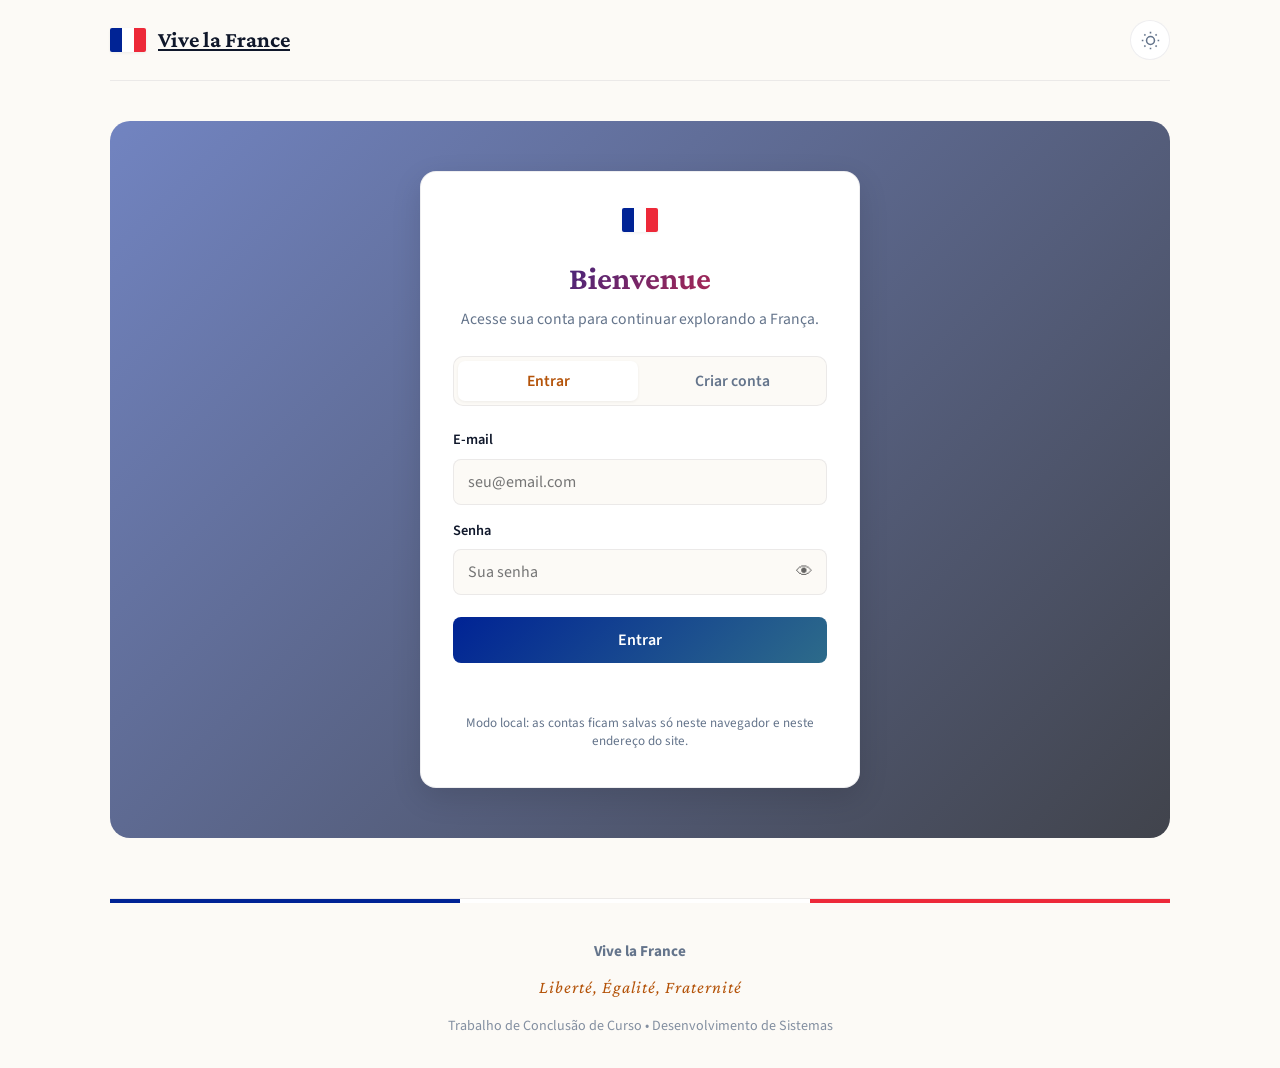
==== index.html @ 3241c5a3 "Subida de arquivos iniciais" ====
<!DOCTYPE html>
<html lang="pt-BR">
<head>
    <meta charset="UTF-8">
    <meta http-equiv="X-UA-Compatible" content="IE=edge">
    <meta name="viewport" content="width=device-width, initial-scale=1.0">
    <title>Vive la France - Descubra a França</title>
    <link rel="preconnect" href="https://fonts.googleapis.com">
    <link rel="preconnect" href="https://fonts.gstatic.com" crossorigin>
    <link href="https://fonts.googleapis.com/css2?family=Crimson+Pro:wght@400;500;600;700&family=Source+Sans+3:wght@400;500;600&display=swap" rel="stylesheet">
    <!-- Trava de acesso: sem login, redireciona para a tela de entrada -->
    <script>
        (function () {
            var sessao = null;
            try { sessao = JSON.parse(localStorage.getItem('vlf-session')); } catch (e) {}
            if (!sessao || !sessao.email) { location.replace('login.html'); }
        })();
    </script>
    <link rel="stylesheet" href="index.css?v=5">
    <!-- Aplica o tema salvo (ou a preferência do sistema) antes da página renderizar, evitando "flash" -->
    <script>
        (function () {
            var saved = localStorage.getItem('vlf-theme');
            var theme = saved || (window.matchMedia('(prefers-color-scheme: dark)').matches ? 'dark' : 'light');
            document.documentElement.setAttribute('data-theme', theme);
        })();
    </script>
</head>
<body>
    <div class="container">
        <!-- Navegação -->
        <nav class="navbar">
            <a href="index.html" class="nav-brand">
                <svg class="flag-icon" viewBox="0 0 30 20" aria-hidden="true">
                    <rect width="10" height="20" fill="#002395"/>
                    <rect x="10" width="10" height="20" fill="#FFFFFF"/>
                    <rect x="20" width="10" height="20" fill="#ED2939"/>
                </svg>
                <span>Vive la France</span>
            </a>
            <div class="nav-right">
                <ul class="nav-menu">
                    <li><a href="index.html" class="ativo">Início</a></li>
                    <li><a href="#sobre">Sobre</a></li>
                    <li><a href="#historia">História</a></li>
                    <li><a href="#ferramentas">Ferramentas</a></li>
                    <li><a href="project.html">Cultura</a></li>
                    <li><a href="contact.html">Pontos Turísticos</a></li>
                    <li id="nav-auth"><a href="login.html">Entrar</a></li>
                </ul>
                <button id="theme-toggle" class="theme-toggle" type="button" aria-label="Alternar modo escuro">
                    <svg class="icon-sun" viewBox="0 0 24 24" fill="none" stroke="currentColor" stroke-width="2" aria-hidden="true">
                        <circle cx="12" cy="12" r="5"/>
                        <path d="M12 1v2M12 21v2M4.22 4.22l1.42 1.42M18.36 18.36l1.42 1.42M1 12h2M21 12h2M4.22 19.78l1.42-1.42M18.36 5.64l1.42-1.42"/>
                    </svg>
                    <svg class="icon-moon" viewBox="0 0 24 24" fill="none" stroke="currentColor" stroke-width="2" aria-hidden="true">
                        <path d="M21 12.79A9 9 0 1111.21 3 7 7 0 0021 12.79z"/>
                    </svg>
                </button>
            </div>
        </nav>

        <!-- Cabeçalho / Hero -->
        <header class="hero">
            <!-- Carrossel de imagens de fundo, alternando automaticamente -->
            <div class="hero-bg-carousel" aria-hidden="true">
                <div class="hero-bg-slide active" style="background-image: url('img/hero-eiffel.webp');"></div>
                <div class="hero-bg-slide" style="background-image: url('img/hero-lyon.webp');"></div>
            </div>
            <div class="hero-content">
                <h1>Vive la France</h1>
                <p class="hero-subtitle">Liberté, Égalité, Fraternité</p>
                <p class="hero-description">
                    Descubra a terra da arte, da gastronomia e da história que moldou o mundo moderno. 
                    Um país onde cada esquina conta uma história e cada tradição é uma obra de arte.
                </p>
            </div>
            <div class="hero-flag">
                <svg viewBox="0 0 300 200" aria-hidden="true">
                    <rect width="100" height="200" fill="#002395"/>
                    <rect x="100" width="100" height="200" fill="#FFFFFF"/>
                    <rect x="200" width="100" height="200" fill="#ED2939"/>
                </svg>
            </div>
        </header>

        <!-- Conteúdo Principal -->
        <main>
            <!-- Seção Sobre -->
            <section id="sobre" class="section">
                <h2 class="section-title">Sobre a França</h2>
                <div class="section-content">
                    <p>
                        A França é um país onde a história se entrelaça com a beleza em cada esquina. Dos brilhantes campos de lavanda da Provença às ruas de paralelepípedos de Paris, onde a Torre Eiffel brilha ao entardecer como um farol de luzes, respira-se cultura por toda parte.
                    </p>
                    <p>
                        Seus sabores — queijos, vinhos e pães que parecem obras de arte — contam histórias de tradições cuidadosamente preservadas ao longo dos séculos, fazendo com que cada visita seja como mergulhar em um poema vivo. Com mais de <strong>100 milhões de visitantes por ano</strong>, a França é o destino turístico mais visitado do mundo.
                    </p>
                    
                    <div class="info-cards">
                        <div class="info-card">
                            <h3>Capital</h3>
                            <p>Paris</p>
                        </div>
                        <div class="info-card">
                            <h3>População</h3>
                            <p>~67 milhões</p>
                        </div>
                        <div class="info-card">
                            <h3>Idioma</h3>
                            <p>Francês</p>
                        </div>
                        <div class="info-card">
                            <h3>Moeda</h3>
                            <p>Euro (€)</p>
                        </div>
                    </div>

                    <div class="destaques-grid" style="margin-top: 40px;">
                        <div class="destaque-item">
                            <div class="destaque-numero">1º</div>
                            <h4>Destino mais visitado</h4>
                            <p>País mais turístico do mundo, recebendo mais de 100 milhões de visitantes anualmente.</p>
                        </div>
                        <div class="destaque-item">
                            <div class="destaque-numero">49</div>
                            <h4>Sítios UNESCO</h4>
                            <p>Possui 49 patrimônios mundiais da humanidade, entre monumentos e paisagens.</p>
                        </div>
                        <div class="destaque-item">
                            <div class="destaque-numero">1.200</div>
                            <h4>Tipos de queijos</h4>
                            <p>O país possui mais de 1.200 variedades de queijos, cada um com sua história.</p>
                        </div>
                        <div class="destaque-item">
                            <div class="destaque-numero">5ª</div>
                            <h4>Economia mundial</h4>
                            <p>É a 5ª maior economia do mundo e uma potência cultural e política global.</p>
                        </div>
                    </div>
                </div>
            </section>

            <!-- Seção História -->
            <section id="historia" class="section section-alt">
                <h2 class="section-title">História</h2>
                <div class="section-content">
                    <p>
                        A história da França é uma jornada fascinante que moldou não apenas a Europa, mas todo o mundo ocidental. Desde os povos gauleses até a França moderna, conheça os marcos que definiram esta nação:
                    </p>
                    
                    <div class="timeline">
                        <div class="timeline-item">
                            <div class="timeline-ano">52 a.C.</div>
                            <div class="timeline-titulo">Conquista Romana</div>
                            <div class="timeline-desc">Júlio César conquista a Gália, integrando o território ao Império Romano e introduzindo a cultura latina.</div>
                        </div>
                        <div class="timeline-item">
                            <div class="timeline-ano">481 d.C.</div>
                            <div class="timeline-titulo">Reino dos Francos</div>
                            <div class="timeline-desc">Clóvis I unifica as tribos francas e funda a dinastia Merovíngia, dando origem ao nome "França".</div>
                        </div>
                        <div class="timeline-item">
                            <div class="timeline-ano">800</div>
                            <div class="timeline-titulo">Carlos Magno</div>
                            <div class="timeline-desc">Carlos Magno é coroado Imperador do Sacro Império Romano-Germânico, unificando grande parte da Europa.</div>
                        </div>
                        <div class="timeline-item">
                            <div class="timeline-ano">1789</div>
                            <div class="timeline-titulo">Revolução Francesa</div>
                            <div class="timeline-desc">A queda da Bastilha marca o fim da monarquia absoluta e o nascimento dos ideais de Liberdade, Igualdade e Fraternidade.</div>
                        </div>
                        <div class="timeline-item">
                            <div class="timeline-ano">1804</div>
                            <div class="timeline-titulo">Era Napoleônica</div>
                            <div class="timeline-desc">Napoleão Bonaparte se torna imperador, expandindo o território francês e difundindo o Código Napoleônico pela Europa.</div>
                        </div>
                        <div class="timeline-item">
                            <div class="timeline-ano">1958</div>
                            <div class="timeline-titulo">V República</div>
                            <div class="timeline-desc">Charles de Gaulle funda a Quinta República, estabelecendo o sistema político que vigora até hoje na França.</div>
                        </div>
                    </div>
                </div>
            </section>

            <!-- Seção Ferramentas de Viagem (Clima + Conversor) -->
            <section id="ferramentas" class="section">
                <h2 class="section-title">Ferramentas de Viagem</h2>
                <div class="section-content">
                    <p>
                        Confira o clima em tempo real nas principais cidades francesas e converta valores de euros para reais para planejar sua viagem.
                    </p>
                    <div class="tools-grid">
                        <div class="tool-card">
                            <h3>Clima Agora</h3>
                            <select id="cidade-select">
                                <option value="paris">Paris</option>
                                <option value="nice">Nice</option>
                                <option value="lyon">Lyon</option>
                                <option value="estrasburgo">Estrasburgo</option>
                            </select>
                            <div id="clima-resultado" class="clima-resultado">
                                <p class="loading-text">Carregando clima...</p>
                            </div>
                        </div>
                        <div class="tool-card">
                            <h3>Conversor de Moeda</h3>
                            <select id="conversor-direcao">
                                <option value="EUR_BRL">Euro (€) → Real (R$)</option>
                                <option value="BRL_EUR">Real (R$) → Euro (€)</option>
                            </select>
                            <div class="conversor-input-wrapper">
                                <input type="number" id="valor-euro" placeholder="Valor em €" min="0" step="0.01">
                                <button id="converter-btn">Converter</button>
                            </div>
                            <div id="conversor-resultado" class="conversor-resultado"></div>
                        </div>
                    </div>
                </div>
            </section>

            <!-- Seção Cultura (resumo com link para página completa) -->
            <section id="cultura" class="section section-alt">
                <h2 class="section-title">Cultura Francesa</h2>
                <div class="section-content">
                    <p>
                        A cultura da França é uma das mais influentes e reconhecidas do mundo, tecida ao longo de séculos de história, entrelaçando tradição, arte, pensamento e modo de viver. A França é frequentemente chamada de "país da arte e da beleza", e não à toa.
                    </p>
                    <div class="culture-grid">
                        <div class="culture-item">
                            <div class="culture-item-image" style="background-image: url('https://commons.wikimedia.org/wiki/Special:FilePath/Claude%20Monet%2C%20Impression%2C%20soleil%20levant.jpg?width=500');"></div>
                            <svg class="culture-icon" viewBox="0 0 24 24" fill="none" stroke="currentColor" stroke-width="2" aria-hidden="true">
                                <path d="M4 16l4.586-4.586a2 2 0 012.828 0L16 16m-2-2l1.586-1.586a2 2 0 012.828 0L20 14m-6-6h.01M6 20h12a2 2 0 002-2V6a2 2 0 00-2-2H6a2 2 0 00-2 2v12a2 2 0 002 2z"/>
                            </svg>
                            <h3>Arte</h3>
                            <p>Abrigou grandes nomes como Monet, Renoir, Picasso e Rodin, revolucionando a arte mundial.</p>
                        </div>
                        <div class="culture-item">
                            <svg class="culture-icon" viewBox="0 0 24 24" fill="none" stroke="currentColor" stroke-width="2" aria-hidden="true">
                                <path d="M12 6.253v13m0-13C10.832 5.477 9.246 5 7.5 5S4.168 5.477 3 6.253v13C4.168 18.477 5.754 18 7.5 18s3.332.477 4.5 1.253m0-13C13.168 5.477 14.754 5 16.5 5c1.747 0 3.332.477 4.5 1.253v13C19.832 18.477 18.247 18 16.5 18c-1.746 0-3.332.477-4.5 1.253"/>
                            </svg>
                            <h3>Literatura</h3>
                            <p>Escritores como Victor Hugo, Marcel Proust e Albert Camus moldaram o pensamento moderno.</p>
                        </div>
                        <div class="culture-item">
                            <div class="culture-item-image" style="background-image: url('img/vinhos.jpg');"></div>
                            <svg class="culture-icon" viewBox="0 0 24 24" fill="none" stroke="currentColor" stroke-width="2" aria-hidden="true">
                                <path d="M12 8c-1.657 0-3 .895-3 2s1.343 2 3 2 3 .895 3 2-1.343 2-3 2m0-8c1.11 0 2.08.402 2.599 1M12 8V7m0 1v8m0 0v1m0-1c-1.11 0-2.08-.402-2.599-1M21 12a9 9 0 11-18 0 9 9 0 0118 0z"/>
                            </svg>
                            <h3>Gastronomia</h3>
                            <p>Queijos, vinhos, croissants e haute cuisine são patrimônios reconhecidos pela UNESCO.</p>
                        </div>
                        <div class="culture-item">
                            <svg class="culture-icon" viewBox="0 0 24 24" fill="none" stroke="currentColor" stroke-width="2" aria-hidden="true">
                                <path d="M7 4v16M17 4v16M3 8h4m10 0h4M3 12h18M3 16h4m10 0h4M4 20h16a1 1 0 001-1V5a1 1 0 00-1-1H4a1 1 0 00-1 1v14a1 1 0 001 1z"/>
                            </svg>
                            <h3>Moda</h3>
                            <p>Paris é considerada a capital mundial da moda, com marcas icônicas e desfiles de referência.</p>
                        </div>
                    </div>
                    <p style="margin-top: 30px; text-align: center;">
                        <a href="project.html" style="color: var(--accent); font-weight: 600; border-bottom: 2px solid var(--accent); padding-bottom: 2px;">
                            Explorar cultura francesa completa →
                        </a>
                    </p>
                </div>
            </section>

            <!-- Seção Pontos Turísticos (resumo com link para página completa) -->
            <section id="turismo" class="section section-alt">
                <h2 class="section-title">Pontos Turísticos</h2>
                <div class="section-content">
                    <p class="turismo-intro">
                        A França abriga alguns dos monumentos e locais mais reconhecidos do mundo. Conheça os principais:
                    </p>
                    <div class="turismo-cards">
                        <div class="turismo-card">
                            <div class="turismo-card-image" style="background-image: linear-gradient(135deg, rgba(0,35,149,.35), rgba(237,41,57,.3)), url('img/hero-eiffel.webp');"></div>
                            <div class="turismo-card-icon">
                                <svg viewBox="0 0 24 24" fill="none" stroke="currentColor" stroke-width="1.5" aria-hidden="true">
                                    <path d="M12 2L8 10h8L12 2zM8 10l-2 12h12l-2-12H8zM10 14h4v4h-4v-4z"/>
                                </svg>
                            </div>
                            <h3>Torre Eiffel</h3>
                            <p>O símbolo mais icônico de Paris e da França, com 330 metros de altura. Construída em 1889.</p>
                            <span class="turismo-local">Paris</span>
                        </div>
                        <div class="turismo-card">
                            <div class="turismo-card-image" style="background-image: linear-gradient(135deg, rgba(0,35,149,.35), rgba(237,41,57,.3)), url('https://commons.wikimedia.org/wiki/Special:FilePath/Louvre_Museum_Wikimedia_Commons.jpg?width=500');"></div>
                            <div class="turismo-card-icon">
                                <svg viewBox="0 0 24 24" fill="none" stroke="currentColor" stroke-width="1.5" aria-hidden="true">
                                    <path d="M4 19V5a2 2 0 012-2h12a2 2 0 012 2v14M4 19h16M4 19a2 2 0 002 2h12a2 2 0 002-2M8 7h8M8 11h8M8 15h5"/>
                                </svg>
                            </div>
                            <h3>Museu do Louvre</h3>
                            <p>O museu mais visitado do mundo, abrigando a Mona Lisa e milhares de obras-primas.</p>
                            <span class="turismo-local">Paris</span>
                        </div>
                        <div class="turismo-card">
                            <div class="turismo-card-image" style="background-image: linear-gradient(135deg, rgba(0,35,149,.35), rgba(237,41,57,.3)), url('https://commons.wikimedia.org/wiki/Special:FilePath/Versailles_Palace.jpg?width=500');"></div>
                            <div class="turismo-card-icon">
                                <svg viewBox="0 0 24 24" fill="none" stroke="currentColor" stroke-width="1.5" aria-hidden="true">
                                    <path d="M3 21h18M5 21V7l7-4 7 4v14M9 9h1M9 13h1M9 17h1M14 9h1M14 13h1M14 17h1"/>
                                </svg>
                            </div>
                            <h3>Palácio de Versalhes</h3>
                            <p>Símbolo da monarquia absoluta, com jardins deslumbrantes e a Sala dos Espelhos.</p>
                            <span class="turismo-local">Versalhes</span>
                        </div>
                    </div>
                    <p style="margin-top: 30px; text-align: center;">
                        <a href="contact.html" style="color: var(--accent2); font-weight: 600; border-bottom: 2px solid var(--accent2); padding-bottom: 2px;">
                            Ver todos os pontos turísticos →
                        </a>
                    </p>
                </div>
            </section>
        </main>

        <!-- Rodapé -->
        <footer class="footer">
            <div class="footer-content">
                <p><strong>Vive la France</strong></p>
                <p class="footer-motto">Liberté, Égalité, Fraternité</p>
                <p class="footer-tcc">Trabalho de Conclusão de Curso • Desenvolvimento de Sistemas</p>
            </div>
        </footer>
    </div>

    <script src="script.js?v=5"></script>
</body>
</html>
---- index.css ----
/* ============================================
   Vive la France - Estilos principais
   Arquétipo: Magazine / Showcase
   Categoria: History / Culture
   ============================================ */

/* Paleta de cores - History/Culture com toques da bandeira francesa */
:root {
    --bg: #fcfaf6;
    --card: #ffffff;
    --text: #0f172a;
    --muted: #64748b;
    --accent: #b45309;
    --accent-soft: rgba(180, 83, 9, 0.14);
    --accent2: #2d6b8a;
    --accent2-soft: rgba(45, 107, 138, 0.14);
    --border: rgba(15, 23, 42, 0.07);
    --france-blue: #002395;
    --france-blue-soft: rgba(0, 35, 149, 0.08);
    --france-red: #ED2939;
    --france-red-soft: rgba(237, 41, 57, 0.08);
    --shadow-sm: 0 1px 3px rgba(0, 0, 0, 0.06);
    --shadow-md: 0 4px 15px rgba(0, 0, 0, 0.08);
    --shadow-lg: 0 10px 30px rgba(0, 0, 0, 0.12);
    --navbar-bg: rgba(252, 250, 246, 0.95);
    color-scheme: light;
}

/* ============================================
   Modo escuro - via preferência do sistema (automático)
   ou escolha manual (atributo data-theme no <html>)
   ============================================ */
@media (prefers-color-scheme: dark) {
    :root:not([data-theme="light"]) {
        --bg: #12151b;
        --card: #1b1f27;
        --text: #f1f3f8;
        --muted: #9aa5b6;
        --accent: #e2984f;
        --accent-soft: rgba(226, 152, 79, 0.16);
        --accent2: #6fb3d8;
        --accent2-soft: rgba(111, 179, 216, 0.16);
        --border: rgba(255, 255, 255, 0.09);
        --france-blue: #6a8bef;
        --france-blue-soft: rgba(106, 139, 239, 0.14);
        --france-red: #ff6b7a;
        --france-red-soft: rgba(255, 107, 122, 0.14);
        --shadow-sm: 0 1px 3px rgba(0, 0, 0, 0.4);
        --shadow-md: 0 4px 18px rgba(0, 0, 0, 0.5);
        --shadow-lg: 0 12px 32px rgba(0, 0, 0, 0.6);
        --navbar-bg: rgba(18, 21, 27, 0.95);
        color-scheme: dark;
    }
}

:root[data-theme="dark"] {
    --bg: #12151b;
    --card: #1b1f27;
    --text: #f1f3f8;
    --muted: #9aa5b6;
    --accent: #e2984f;
    --accent-soft: rgba(226, 152, 79, 0.16);
    --accent2: #6fb3d8;
    --accent2-soft: rgba(111, 179, 216, 0.16);
    --border: rgba(255, 255, 255, 0.09);
    --france-blue: #6a8bef;
    --france-blue-soft: rgba(106, 139, 239, 0.14);
    --france-red: #ff6b7a;
    --france-red-soft: rgba(255, 107, 122, 0.14);
    --shadow-sm: 0 1px 3px rgba(0, 0, 0, 0.4);
    --shadow-md: 0 4px 18px rgba(0, 0, 0, 0.5);
    --shadow-lg: 0 12px 32px rgba(0, 0, 0, 0.6);
    --navbar-bg: rgba(18, 21, 27, 0.95);
    color-scheme: dark;
}

* {
    margin: 0;
    padding: 0;
    box-sizing: border-box;
}

html {
    scroll-behavior: smooth;
}

body {
    font-family: 'Source Sans 3', Arial, sans-serif;
    background-color: var(--bg);
    color: var(--text);
    line-height: 1.7;
    overflow-x: hidden;
    transition: background-color 0.4s ease, color 0.4s ease;
}

.container {
    max-width: 1100px;
    margin: 0 auto;
    padding: 0 20px;
}

/* ============================================
   Navegação
   ============================================ */
.navbar {
    display: flex;
    justify-content: space-between;
    align-items: center;
    padding: 20px 0;
    border-bottom: 1px solid var(--border);
    margin-bottom: 40px;
    position: sticky;
    top: 0;
    background-color: var(--navbar-bg);
    backdrop-filter: blur(10px);
    z-index: 100;
    transition: background-color 0.4s ease;
}

.nav-brand {
    display: flex;
    align-items: center;
    gap: 12px;
    font-family: 'Crimson Pro', serif;
    font-size: 1.4rem;
    font-weight: 700;
    color: var(--text);
    transition: transform 0.3s ease;
}

.nav-brand:hover {
    transform: scale(1.02);
}

.flag-icon {
    width: 36px;
    height: 24px;
    border-radius: 2px;
    box-shadow: var(--shadow-sm);
}

.nav-right {
    display: flex;
    align-items: center;
    gap: 28px;
    flex-wrap: wrap;
    justify-content: flex-end;
}

.nav-menu {
    display: flex;
    list-style: none;
    gap: 30px;
    flex-wrap: wrap;
}

.nav-menu a {
    text-decoration: none;
    color: var(--muted);
    font-weight: 500;
    transition: color 0.3s ease;
    position: relative;
    padding-bottom: 4px;
}

.nav-menu a:hover,
.nav-menu a.ativo {
    color: var(--accent);
}

.nav-menu a::after {
    content: '';
    position: absolute;
    bottom: -4px;
    left: 0;
    width: 0;
    height: 2px;
    background: linear-gradient(90deg, var(--france-blue), var(--france-red));
    transition: width 0.3s ease;
}

.nav-menu a:hover::after,
.nav-menu a.ativo::after {
    width: 100%;
}

/* Botão de alternância claro/escuro */
.theme-toggle {
    display: flex;
    align-items: center;
    justify-content: center;
    width: 40px;
    height: 40px;
    flex-shrink: 0;
    border-radius: 50%;
    border: 1px solid var(--border);
    background: var(--card);
    color: var(--muted);
    cursor: pointer;
    transition: color 0.3s ease, border-color 0.3s ease, transform 0.4s ease, background 0.3s ease;
}

.theme-toggle:hover {
    color: var(--accent);
    border-color: var(--accent);
    transform: rotate(15deg);
}

.theme-toggle svg {
    width: 19px;
    height: 19px;
}

.theme-toggle .icon-moon {
    display: none;
}

:root[data-theme="dark"] .theme-toggle .icon-sun {
    display: none;
}

:root[data-theme="dark"] .theme-toggle .icon-moon {
    display: block;
}

@media (prefers-color-scheme: dark) {
    :root:not([data-theme="light"]) .theme-toggle .icon-sun {
        display: none;
    }
    :root:not([data-theme="light"]) .theme-toggle .icon-moon {
        display: block;
    }
}

/* ============================================
   Hero / Cabeçalho
   ============================================ */
.hero {
    position: relative;
    display: grid;
    grid-template-columns: 1fr auto;
    gap: 40px;
    align-items: center;
    padding: 70px 40px;
    border-bottom: 1px solid var(--border);
    margin-bottom: 60px;
    border-radius: 20px;
    overflow: hidden;
    isolation: isolate;
}

/* Carrossel de imagens de fundo do hero */
.hero-bg-carousel {
    position: absolute;
    inset: 0;
    z-index: -2;
}

.hero-bg-slide {
    position: absolute;
    inset: 0;
    background-size: cover;
    background-position: center;
    opacity: 0;
    transition: opacity 2s ease;
}

.hero-bg-slide.active {
    opacity: 1;
}

.hero-bg-carousel::after {
    content: '';
    position: absolute;
    inset: 0;
    z-index: -1;
    background: linear-gradient(115deg, var(--bg) 0%, rgba(252, 250, 246, 0.86) 40%, rgba(252, 250, 246, 0.55) 100%);
    transition: background 0.4s ease;
}

:root[data-theme="dark"] .hero-bg-carousel::after {
    background: linear-gradient(115deg, var(--bg) 0%, rgba(18, 21, 27, 0.88) 40%, rgba(18, 21, 27, 0.6) 100%);
}

@media (prefers-color-scheme: dark) {
    :root:not([data-theme="light"]) .hero-bg-carousel::after {
        background: linear-gradient(115deg, var(--bg) 0%, rgba(18, 21, 27, 0.88) 40%, rgba(18, 21, 27, 0.6) 100%);
    }
}

.hero-content h1 {
    font-family: 'Crimson Pro', serif;
    font-size: 3.5rem;
    font-weight: 700;
    color: var(--text);
    margin-bottom: 10px;
    line-height: 1.1;
    background: linear-gradient(135deg, var(--france-blue), var(--france-red));
    -webkit-background-clip: text;
    -webkit-text-fill-color: transparent;
    background-clip: text;
}

.hero-subtitle {
    font-family: 'Crimson Pro', serif;
    font-size: 1.4rem;
    font-style: italic;
    color: var(--accent);
    margin-bottom: 20px;
}

.hero-description {
    font-size: 1.1rem;
    color: var(--muted);
    max-width: 500px;
}

.hero-flag svg {
    width: 280px;
    height: auto;
    border-radius: 6px;
    box-shadow: var(--shadow-lg);
    transition: transform 0.5s ease;
    animation: bandeiraOnda 4s ease-in-out infinite;
}

@keyframes bandeiraOnda {
    0%, 100% { transform: perspective(600px) rotateY(0deg); }
    50% { transform: perspective(600px) rotateY(5deg); }
}

/* ============================================
   Seções
   ============================================ */
.section {
    padding: 50px 0;
    scroll-margin-top: 80px;
}

.section-alt {
    background-color: var(--card);
    margin: 0 -20px;
    padding: 50px 20px;
    border-radius: 8px;
    box-shadow: var(--shadow-sm);
    transition: background-color 0.4s ease;
}

.section-title {
    font-family: 'Crimson Pro', serif;
    font-size: 2.2rem;
    font-weight: 700;
    color: var(--text);
    margin-bottom: 25px;
    padding-bottom: 12px;
    border-bottom: 3px solid transparent;
    border-image: linear-gradient(90deg, var(--france-blue), var(--france-red)) 1;
    display: inline-block;
}

.section-content p {
    margin-bottom: 16px;
    font-size: 1.05rem;
    color: var(--text);
}

.section-content strong {
    color: var(--accent);
}

/* ============================================
   Cards de informação
   ============================================ */
.info-cards {
    display: grid;
    grid-template-columns: repeat(auto-fit, minmax(180px, 1fr));
    gap: 16px;
    margin-top: 30px;
}

.info-card {
    background: var(--card);
    border: 1px solid var(--border);
    border-radius: 8px;
    padding: 20px;
    text-align: center;
    transition: transform 0.3s ease, box-shadow 0.3s ease, background-color 0.4s ease;
    border-top: 3px solid var(--accent);
    position: relative;
    overflow: hidden;
}

.info-card::before {
    content: '';
    position: absolute;
    top: 0;
    left: 0;
    width: 100%;
    height: 100%;
    background: linear-gradient(135deg, var(--france-blue-soft), var(--france-red-soft));
    opacity: 0;
    transition: opacity 0.3s ease;
}

.info-card:hover {
    transform: translateY(-5px);
    box-shadow: var(--shadow-md);
}

.info-card:hover::before {
    opacity: 1;
}

.info-card > * {
    position: relative;
    z-index: 1;
}

.info-card h3 {
    font-family: 'Crimson Pro', serif;
    font-size: 0.9rem;
    color: var(--muted);
    text-transform: uppercase;
    letter-spacing: 0.5px;
    margin-bottom: 8px;
}

.info-card p {
    font-size: 1.2rem;
    font-weight: 600;
    color: var(--text);
    margin: 0;
}

/* ============================================
   Timeline de História
   ============================================ */
.timeline {
    position: relative;
    margin-top: 30px;
    padding-left: 30px;
}

.timeline::before {
    content: '';
    position: absolute;
    left: 8px;
    top: 0;
    bottom: 0;
    width: 3px;
    background: linear-gradient(180deg, var(--france-blue), var(--france-red));
    border-radius: 2px;
}

.timeline-item {
    position: relative;
    padding-bottom: 30px;
    padding-left: 25px;
}

.timeline-item:last-child {
    padding-bottom: 0;
}

.timeline-item::before {
    content: '';
    position: absolute;
    left: -26px;
    top: 6px;
    width: 16px;
    height: 16px;
    background: var(--card);
    border: 3px solid var(--accent);
    border-radius: 50%;
    z-index: 1;
    transition: all 0.3s ease;
}

.timeline-item:hover::before {
    background: var(--accent);
    transform: scale(1.2);
}

.timeline-ano {
    font-family: 'Crimson Pro', serif;
    font-size: 1.3rem;
    font-weight: 700;
    color: var(--france-blue);
    margin-bottom: 4px;
}

.timeline-titulo {
    font-weight: 600;
    color: var(--text);
    margin-bottom: 6px;
    font-size: 1.05rem;
}

.timeline-desc {
    color: var(--muted);
    font-size: 0.98rem;
}

/* ============================================
   Grid de Cultura
   ============================================ */
.culture-grid {
    display: grid;
    grid-template-columns: repeat(auto-fit, minmax(240px, 1fr));
    gap: 24px;
    margin-top: 30px;
}

.culture-item {
    background: var(--card);
    border: 1px solid var(--border);
    border-radius: 10px;
    padding: 28px 24px;
    transition: transform 0.3s ease, box-shadow 0.3s ease, background-color 0.4s ease;
    position: relative;
    overflow: hidden;
}

.culture-item::after {
    content: '';
    position: absolute;
    top: 0;
    left: 0;
    width: 100%;
    height: 4px;
    background: linear-gradient(90deg, var(--france-blue), var(--france-red));
    transform: scaleX(0);
    transition: transform 0.4s ease;
    z-index: 2;
}

.culture-item:hover {
    transform: translateY(-6px);
    box-shadow: var(--shadow-md);
}

.culture-item:hover::after {
    transform: scaleX(1);
}

/* Imagem no topo do card de cultura (bleed até a borda) */
.culture-item-image {
    height: 150px;
    margin: -28px -24px 18px -24px;
    background-size: cover;
    background-position: center;
}

.culture-icon {
    width: 44px;
    height: 44px;
    color: var(--accent);
    margin-bottom: 16px;
    padding: 8px;
    background: var(--accent-soft);
    border-radius: 10px;
    transition: transform 0.3s ease;
}

.culture-item:hover .culture-icon {
    transform: rotate(5deg) scale(1.1);
}

.culture-item h3 {
    font-family: 'Crimson Pro', serif;
    font-size: 1.3rem;
    color: var(--text);
    margin-bottom: 10px;
}

.culture-item p {
    color: var(--muted);
    font-size: 0.98rem;
    margin: 0;
}

/* ============================================
   Cards de Turismo
   ============================================ */
.turismo-intro {
    margin-bottom: 30px;
    font-size: 1.1rem;
}

.turismo-cards {
    display: grid;
    grid-template-columns: repeat(auto-fit, minmax(280px, 1fr));
    gap: 24px;
}

.turismo-card {
    background: var(--bg);
    border: 1px solid var(--border);
    border-radius: 12px;
    padding: 28px;
    transition: transform 0.3s ease, box-shadow 0.3s ease, background-color 0.4s ease;
    border-left: 4px solid var(--accent2);
    position: relative;
    overflow: hidden;
}

.turismo-card:hover {
    transform: translateY(-6px);
    box-shadow: var(--shadow-md);
    border-left-color: var(--france-red);
}

/* Imagem no topo do card de turismo (bleed até a borda) */
.turismo-card-image {
    height: 170px;
    margin: -28px -28px 20px -28px;
    background-size: cover;
    background-position: center;
}

.turismo-card-icon {
    width: 56px;
    height: 56px;
    background: var(--accent2-soft);
    border-radius: 12px;
    display: flex;
    align-items: center;
    justify-content: center;
    margin-bottom: 18px;
    color: var(--accent2);
    transition: all 0.3s ease;
}

.turismo-card:hover .turismo-card-icon {
    background: var(--france-red-soft);
    color: var(--france-red);
    transform: scale(1.1);
}

.turismo-card-icon svg {
    width: 28px;
    height: 28px;
}

.turismo-card h3 {
    font-family: 'Crimson Pro', serif;
    font-size: 1.4rem;
    color: var(--text);
    margin-bottom: 12px;
}

.turismo-card p {
    color: var(--muted);
    font-size: 0.98rem;
    margin: 0;
    line-height: 1.6;
}

.turismo-local {
    display: inline-block;
    margin-top: 14px;
    padding: 4px 12px;
    background: var(--france-blue-soft);
    color: var(--france-blue);
    border-radius: 20px;
    font-size: 0.85rem;
    font-weight: 600;
}

/* ============================================
   Destaques / Curiosidades
   ============================================ */
.destaques-grid {
    display: grid;
    grid-template-columns: repeat(auto-fit, minmax(250px, 1fr));
    gap: 20px;
    margin-top: 30px;
}

.destaque-item {
    background: linear-gradient(135deg, var(--card), var(--bg));
    border: 1px solid var(--border);
    border-radius: 12px;
    padding: 24px;
    transition: all 0.3s ease;
}

.destaque-item:hover {
    box-shadow: var(--shadow-md);
    transform: translateX(5px);
}

.destaque-numero {
    font-family: 'Crimson Pro', serif;
    font-size: 2.5rem;
    font-weight: 700;
    background: linear-gradient(135deg, var(--france-blue), var(--france-red));
    -webkit-background-clip: text;
    -webkit-text-fill-color: transparent;
    background-clip: text;
    line-height: 1;
    margin-bottom: 10px;
}

.destaque-item h4 {
    font-family: 'Crimson Pro', serif;
    font-size: 1.15rem;
    color: var(--text);
    margin-bottom: 8px;
}

.destaque-item p {
    color: var(--muted);
    font-size: 0.95rem;
    margin: 0;
}

/* ============================================
   Ferramentas de Viagem (Clima + Conversor)
   ============================================ */
.tools-grid {
    display: grid;
    grid-template-columns: repeat(auto-fit, minmax(280px, 1fr));
    gap: 24px;
    margin-top: 30px;
}

.tool-card {
    background: var(--card);
    border: 1px solid var(--border);
    border-radius: 12px;
    padding: 28px;
    box-shadow: var(--shadow-sm);
    transition: background-color 0.4s ease;
}

.tool-card h3 {
    font-family: 'Crimson Pro', serif;
    font-size: 1.3rem;
    margin-bottom: 18px;
    color: var(--text);
}

.tool-card select,
.tool-card input {
    width: 100%;
    padding: 10px 14px;
    border: 1px solid var(--border);
    border-radius: 8px;
    font-family: 'Source Sans 3', sans-serif;
    font-size: 1rem;
    background: var(--bg);
    color: var(--text);
}

#conversor-direcao {
    margin-bottom: 14px;
}

.conversor-input-wrapper {
    display: flex;
    gap: 10px;
}

.conversor-input-wrapper input {
    flex: 1;
}

.tool-card button {
    padding: 10px 20px;
    background: var(--accent);
    color: #fff;
    border: none;
    border-radius: 8px;
    font-weight: 600;
    cursor: pointer;
    transition: background 0.3s ease;
}

.tool-card button:hover {
    background: var(--france-blue);
}

.clima-resultado,
.conversor-resultado {
    margin-top: 18px;
    min-height: 40px;
}

.clima-info {
    display: flex;
    align-items: center;
    gap: 16px;
}

.clima-icone {
    font-size: 2.5rem;
}

.clima-temp {
    font-size: 1.6rem;
    font-weight: 700;
    color: var(--text);
}

.clima-desc {
    color: var(--muted);
    font-size: 0.95rem;
}

.clima-vento {
    color: var(--muted);
    font-size: 0.85rem;
}

.conversor-valor {
    font-size: 1.2rem;
    color: var(--text);
}

.conversor-data {
    color: var(--muted);
    font-size: 0.85rem;
    margin-top: 4px;
}

.loading-text,
.erro-text {
    color: var(--muted);
    font-size: 0.95rem;
}

.erro-text {
    color: var(--france-red);
}

/* ============================================
   Páginas internas - Navegação entre páginas
   ============================================ */
.page-header {
    position: relative;
    text-align: center;
    padding: 60px 30px 60px;
    border-bottom: 1px solid var(--border);
    margin-bottom: 50px;
    border-radius: 20px;
    overflow: hidden;
    isolation: isolate;
}

.page-header-bg {
    position: absolute;
    inset: 0;
    z-index: -2;
    background-size: cover;
    background-position: center;
}

.page-header-bg::after {
    content: '';
    position: absolute;
    inset: 0;
    background: linear-gradient(180deg, rgba(252, 250, 246, 0.88) 0%, var(--bg) 92%);
}

:root[data-theme="dark"] .page-header-bg::after {
    background: linear-gradient(180deg, rgba(18, 21, 27, 0.88) 0%, var(--bg) 92%);
}

@media (prefers-color-scheme: dark) {
    :root:not([data-theme="light"]) .page-header-bg::after {
        background: linear-gradient(180deg, rgba(18, 21, 27, 0.88) 0%, var(--bg) 92%);
    }
}

.page-header h1 {
    font-family: 'Crimson Pro', serif;
    font-size: 2.8rem;
    font-weight: 700;
    margin-bottom: 12px;
    background: linear-gradient(135deg, var(--france-blue), var(--france-red));
    -webkit-background-clip: text;
    -webkit-text-fill-color: transparent;
    background-clip: text;
}

.page-header p {
    font-size: 1.15rem;
    color: var(--muted);
    max-width: 600px;
    margin: 0 auto;
}

.voltar-btn {
    display: inline-flex;
    align-items: center;
    gap: 8px;
    padding: 10px 20px;
    background: var(--card);
    border: 1px solid var(--border);
    border-radius: 8px;
    color: var(--muted);
    text-decoration: none;
    font-weight: 500;
    transition: all 0.3s ease;
    margin-bottom: 20px;
}

.voltar-btn:hover {
    background: var(--accent-soft);
    color: var(--accent);
    border-color: var(--accent);
    transform: translateX(-3px);
}

.voltar-btn svg {
    width: 18px;
    height: 18px;
}

/* ============================================
   Rodapé
   ============================================ */
.footer {
    margin-top: 60px;
    padding: 40px 0 30px;
    border-top: 1px solid var(--border);
    text-align: center;
    position: relative;
}

.footer::before {
    content: '';
    position: absolute;
    top: 0;
    left: 0;
    width: 100%;
    height: 4px;
    background: linear-gradient(90deg, var(--france-blue), var(--france-blue) 33%, var(--card) 33%, var(--card) 66%, var(--france-red) 66%, var(--france-red) 100%);
}

.footer-content p {
    color: var(--muted);
    font-size: 0.95rem;
}

.footer-motto {
    font-family: 'Crimson Pro', serif;
    font-style: italic;
    color: var(--accent) !important;
    margin-top: 8px;
    font-size: 1.1rem !important;
    letter-spacing: 1px;
}

.footer-tcc {
    margin-top: 12px;
    font-size: 0.88rem !important;
    opacity: 0.8;
}

/* ============================================
   Animações de entrada
   ============================================ */
@keyframes fadeInUp {
    from {
        opacity: 0;
        transform: translateY(25px);
    }
    to {
        opacity: 1;
        transform: translateY(0);
    }
}

.section,
.hero,
.navbar,
.footer {
    animation: fadeInUp 0.7s ease forwards;
}

.timeline-item,
.culture-item,
.turismo-card,
.info-card,
.destaque-item {
    animation: fadeInUp 0.6s ease forwards;
    opacity: 0;
}

.timeline-item:nth-child(1) { animation-delay: 0.1s; }
.timeline-item:nth-child(2) { animation-delay: 0.2s; }
.timeline-item:nth-child(3) { animation-delay: 0.3s; }
.timeline-item:nth-child(4) { animation-delay: 0.4s; }
.timeline-item:nth-child(5) { animation-delay: 0.5s; }

.culture-item:nth-child(1),
.turismo-card:nth-child(1),
.info-card:nth-child(1),
.destaque-item:nth-child(1) { animation-delay: 0.1s; }
.culture-item:nth-child(2),
.turismo-card:nth-child(2),
.info-card:nth-child(2),
.destaque-item:nth-child(2) { animation-delay: 0.2s; }
.culture-item:nth-child(3),
.turismo-card:nth-child(3),
.info-card:nth-child(3),
.destaque-item:nth-child(3) { animation-delay: 0.3s; }
.culture-item:nth-child(4),
.turismo-card:nth-child(4),
.info-card:nth-child(4),
.destaque-item:nth-child(4) { animation-delay: 0.4s; }
.turismo-card:nth-child(5),
.destaque-item:nth-child(5) { animation-delay: 0.5s; }
.turismo-card:nth-child(6),
.destaque-item:nth-child(6) { animation-delay: 0.6s; }

/* ============================================
   Responsividade
   ============================================ */
@media (max-width: 768px) {
    .navbar {
        flex-direction: column;
        gap: 16px;
        padding: 15px 0;
    }

    .nav-right {
        justify-content: center;
    }

    .nav-menu {
        gap: 20px;
        flex-wrap: wrap;
        justify-content: center;
    }

    .hero {
        grid-template-columns: 1fr;
        text-align: center;
        gap: 30px;
        padding: 50px 24px;
    }

    .hero-content h1 {
        font-size: 2.5rem;
    }

    .hero-description {
        margin: 0 auto;
    }

    .hero-flag {
        display: flex;
        justify-content: center;
    }

    .hero-flag svg {
        width: 220px;
    }

    .section-title {
        font-size: 1.8rem;
    }

    .info-cards {
        grid-template-columns: repeat(2, 1fr);
    }

    .page-header h1 {
        font-size: 2.2rem;
    }

    .timeline {
        padding-left: 20px;
    }

    .conversor-input-wrapper {
        flex-direction: column;
    }
}

@media (max-width: 480px) {
    .hero-content h1 {
        font-size: 2rem;
    }

    .hero-subtitle {
        font-size: 1.15rem;
    }

    .info-cards {
        grid-template-columns: 1fr;
    }

    .culture-grid,
    .turismo-cards,
    .destaques-grid,
    .tools-grid {
        grid-template-columns: 1fr;
    }

    .section-title {
        font-size: 1.6rem;
    }

    .page-header h1 {
        font-size: 1.9rem;
    }

    .nav-menu {
        gap: 15px;
        font-size: 0.95rem;
    }
}

/* Respeita usuários que preferem menos movimento */
@media (prefers-reduced-motion: reduce) {
    *, *::before, *::after {
        animation-duration: 0.01ms !important;
        animation-iteration-count: 1 !important;
        transition-duration: 0.01ms !important;
        scroll-behavior: auto !important;
    }
}

/* ============================================
   Tela de login / cadastro
   ============================================ */
.login-wrapper {
    position: relative;
    display: flex;
    align-items: center;
    justify-content: center;
    min-height: 620px;
    padding: 50px 20px;
    border-radius: 20px;
    overflow: hidden;
    background-size: cover;
    background-position: center;
    isolation: isolate;
}

.login-overlay {
    position: absolute;
    inset: 0;
    z-index: -1;
    background: linear-gradient(135deg, rgba(0, 35, 149, 0.55), rgba(12, 16, 28, 0.78));
}

.login-card {
    width: 100%;
    max-width: 440px;
    background: var(--card);
    border: 1px solid var(--border);
    border-radius: 16px;
    padding: 36px 32px;
    box-shadow: var(--shadow-lg);
    transition: background-color 0.4s ease;
}

.login-brand {
    text-align: center;
    margin-bottom: 24px;
}

.login-brand .flag-icon {
    margin-bottom: 10px;
}

.login-brand h1 {
    font-family: 'Crimson Pro', serif;
    font-size: 2rem;
    background: linear-gradient(135deg, var(--france-blue), var(--france-red));
    -webkit-background-clip: text;
    -webkit-text-fill-color: transparent;
    background-clip: text;
}

.login-brand p {
    color: var(--muted);
    font-size: 0.98rem;
}

.login-tabs {
    display: grid;
    grid-template-columns: 1fr 1fr;
    gap: 4px;
    padding: 4px;
    background: var(--bg);
    border: 1px solid var(--border);
    border-radius: 10px;
    margin-bottom: 22px;
}

.login-tab {
    padding: 9px 10px;
    border: none;
    border-radius: 7px;
    background: transparent;
    color: var(--muted);
    font-family: inherit;
    font-size: 0.98rem;
    font-weight: 600;
    cursor: pointer;
    transition: all 0.3s ease;
}

.login-tab.active {
    background: var(--card);
    color: var(--accent);
    box-shadow: var(--shadow-sm);
}

.login-form[hidden],
.login-logged[hidden],
#login-forms[hidden] {
    display: none;
}

.login-form label {
    display: block;
    margin: 14px 0 6px;
    font-size: 0.9rem;
    font-weight: 600;
    color: var(--text);
}

.login-form input {
    width: 100%;
    padding: 11px 14px;
    border: 1px solid var(--border);
    border-radius: 8px;
    font-family: inherit;
    font-size: 1rem;
    background: var(--bg);
    color: var(--text);
    transition: border-color 0.3s ease, box-shadow 0.3s ease;
}

.login-form input:focus {
    outline: none;
    border-color: var(--accent);
    box-shadow: 0 0 0 3px var(--accent-soft);
}

.senha-wrapper {
    position: relative;
}

.senha-wrapper input {
    padding-right: 46px;
}

.senha-toggle {
    position: absolute;
    right: 6px;
    top: 50%;
    transform: translateY(-50%);
    width: 34px;
    height: 34px;
    border: none;
    border-radius: 6px;
    background: transparent;
    cursor: pointer;
    font-size: 1.05rem;
    opacity: 0.6;
    transition: opacity 0.3s ease;
}

.senha-toggle:hover {
    opacity: 1;
}

.login-btn {
    display: block;
    width: 100%;
    margin-top: 22px;
    padding: 12px 20px;
    border: none;
    border-radius: 8px;
    background: linear-gradient(135deg, var(--france-blue), var(--accent2));
    color: #fff;
    font-family: inherit;
    font-size: 1rem;
    font-weight: 600;
    text-align: center;
    text-decoration: none;
    cursor: pointer;
    transition: transform 0.3s ease, box-shadow 0.3s ease;
}

.login-btn:hover {
    transform: translateY(-2px);
    box-shadow: var(--shadow-md);
}

.login-btn-outline {
    background: transparent;
    color: var(--muted);
    border: 1px solid var(--border);
    margin-top: 12px;
}

.login-btn-outline:hover {
    color: var(--france-red);
    border-color: var(--france-red);
    box-shadow: none;
}

.login-logged {
    text-align: center;
}

.login-logged p {
    color: var(--text);
}

.login-msg {
    min-height: 1.4em;
    margin-top: 14px;
    font-size: 0.93rem;
    text-align: center;
    color: var(--france-red);
}

.login-msg.ok {
    color: #2e8b57;
}

@media (max-width: 480px) {
    .login-card {
        padding: 28px 20px;
    }
}

/* ============================================
   Clima: previsão de 7 dias
   ============================================ */
.tool-card-wide {
    grid-column: 1 / -1;
}

#cidade-select,
#conversor-direcao,
.conversor-input-wrapper {
    max-width: 520px;
}

.previsao-titulo {
    font-family: 'Crimson Pro', serif;
    font-size: 1.15rem;
    color: var(--text);
    margin-top: 24px;
}

.previsao-grid {
    display: grid;
    grid-template-columns: repeat(auto-fit, minmax(96px, 1fr));
    gap: 10px;
    margin-top: 12px;
}

.previsao-dia {
    display: flex;
    flex-direction: column;
    align-items: center;
    gap: 2px;
    padding: 12px 6px;
    background: var(--bg);
    border: 1px solid var(--border);
    border-radius: 10px;
    text-align: center;
    transition: transform 0.3s ease, box-shadow 0.3s ease, background-color 0.4s ease;
}

.previsao-dia:hover {
    transform: translateY(-3px);
    box-shadow: var(--shadow-sm);
}

.previsao-dia:first-child {
    border-color: var(--accent);
    background: var(--accent-soft);
}

.previsao-nome {
    font-weight: 600;
    color: var(--text);
    font-size: 0.95rem;
}

.previsao-data {
    font-size: 0.78rem;
    color: var(--muted);
}

.previsao-icone {
    font-size: 1.9rem;
    line-height: 1.4;
}

.previsao-temp {
    font-size: 0.95rem;
    color: var(--text);
}

.previsao-temp span {
    color: var(--muted);
}

.previsao-chuva {
    font-size: 0.8rem;
    color: var(--accent2);
}

.btn-retry {
    margin-top: 10px;
}

.login-nota {
    margin-top: 16px;
    font-size: 0.82rem;
    line-height: 1.4;
    text-align: center;
    color: var(--muted);
}

/* Clima atual: garante que o estilo não seja sobrescrito por ".section-content p" */
.tool-card .clima-info {
    gap: 18px;
    margin-top: 6px;
}

.tool-card .clima-info p,
.tool-card .conversor-valor,
.tool-card .conversor-data {
    margin: 0;
}

.tool-card .clima-temp {
    font-size: 2.2rem;
    font-weight: 700;
    line-height: 1.1;
    color: var(--text);
}

.tool-card .clima-desc {
    font-size: 1.05rem;
    color: var(--text);
    margin-top: 2px;
}

.tool-card .clima-vento {
    font-size: 0.9rem;
    color: var(--muted);
    margin-top: 4px;
}

.tool-card .conversor-valor {
    font-size: 1.25rem;
    color: var(--text);
}

.tool-card .conversor-data {
    font-size: 0.85rem;
    color: var(--muted);
    margin-top: 4px;
}
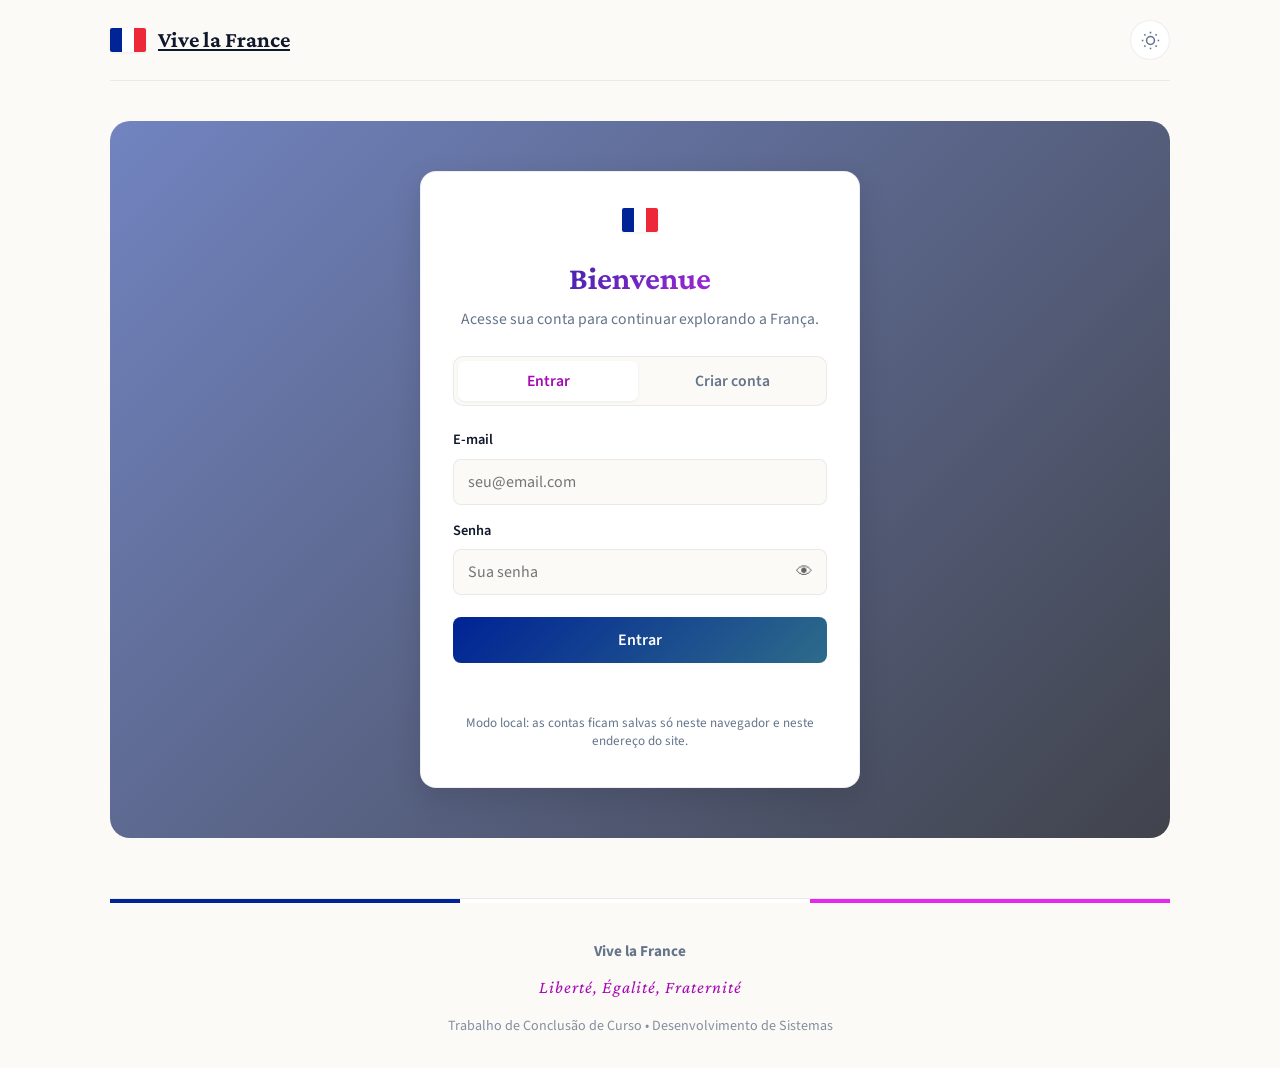
==== commit 9dacb5d2: "\" ====
--- a/index.html
+++ b/index.html
@@ -64,24 +64,20 @@
         <header class="hero">
             <!-- Carrossel de imagens de fundo, alternando automaticamente -->
             <div class="hero-bg-carousel" aria-hidden="true">
-                <div class="hero-bg-slide active" style="background-image: url('img/hero-eiffel.webp');"></div>
+                <div class="hero-bg-slide active" style="background-image: url('https://media.timeout.com/images/106338744/1920/1440/image.jpg?r=0&w=960&h=699&rs=1&pid=ImgDetMain&o=7&rm=3?r=0&w=990&h=700&rs=1&pid=ImgDetMain&o=7&rm=3?width:600');"></div>
                 <div class="hero-bg-slide" style="background-image: url('img/hero-lyon.webp');"></div>
             </div>
-            <div class="hero-content">
-                <h1>Vive la France</h1>
-                <p class="hero-subtitle">Liberté, Égalité, Fraternité</p>
-                <p class="hero-description">
-                    Descubra a terra da arte, da gastronomia e da história que moldou o mundo moderno. 
-                    Um país onde cada esquina conta uma história e cada tradição é uma obra de arte.
-                </p>
-            </div>
-            <div class="hero-flag">
-                <svg viewBox="0 0 300 200" aria-hidden="true">
-                    <rect width="100" height="200" fill="#002395"/>
-                    <rect x="100" width="100" height="200" fill="#FFFFFF"/>
-                    <rect x="200" width="100" height="200" fill="#ED2939"/>
-                </svg>
-            </div>
+            <center>
+                <div class="hero-content">
+                    <h1>Vive la France</h1>
+                    <p class="hero-subtitle">Liberté, Égalité, Fraternité</p>
+                    <p class="hero-description">
+                        Descubra a terra da arte, da gastronomia e da história que moldou o mundo moderno. 
+                        Um país onde cada esquina conta uma história e cada tradição é uma obra de arte.
+                    </p>
+                </div>
+                <div class="hero-flag">
+            </center>
         </header>
 
         <!-- Conteúdo Principal -->
@@ -104,7 +100,7 @@
                         </div>
                         <div class="info-card">
                             <h3>População</h3>
-                            <p>~67 milhões</p>
+                            <p>~66,75 milhões</p>
                         </div>
                         <div class="info-card">
                             <h3>Idioma</h3>
@@ -123,9 +119,9 @@
                             <p>País mais turístico do mundo, recebendo mais de 100 milhões de visitantes anualmente.</p>
                         </div>
                         <div class="destaque-item">
-                            <div class="destaque-numero">49</div>
+                            <div class="destaque-numero">56</div>
                             <h4>Sítios UNESCO</h4>
-                            <p>Possui 49 patrimônios mundiais da humanidade, entre monumentos e paisagens.</p>
+                            <p>Possui 56 patrimônios mundiais da humanidade, entre monumentos e paisagens.</p>
                         </div>
                         <div class="destaque-item">
                             <div class="destaque-numero">1.200</div>
@@ -133,9 +129,9 @@
                             <p>O país possui mais de 1.200 variedades de queijos, cada um com sua história.</p>
                         </div>
                         <div class="destaque-item">
-                            <div class="destaque-numero">5ª</div>
+                            <div class="destaque-numero">7ª</div>
                             <h4>Economia mundial</h4>
-                            <p>É a 5ª maior economia do mundo e uma potência cultural e política global.</p>
+                            <p>É a 7ª maior economia do mundo e uma potência cultural e política global.</p>
                         </div>
                     </div>
                 </div>
@@ -163,7 +159,7 @@
                         <div class="timeline-item">
                             <div class="timeline-ano">800</div>
                             <div class="timeline-titulo">Carlos Magno</div>
-                            <div class="timeline-desc">Carlos Magno é coroado Imperador do Sacro Império Romano-Germânico, unificando grande parte da Europa.</div>
+                            <div class="timeline-desc">Em 800, Carlos Magno foi coroado imperador do Sacro Império Romano por Leão III, o Papa.</div>
                         </div>
                         <div class="timeline-item">
                             <div class="timeline-ano">1789</div>
@@ -234,29 +230,31 @@
                                 <path d="M4 16l4.586-4.586a2 2 0 012.828 0L16 16m-2-2l1.586-1.586a2 2 0 012.828 0L20 14m-6-6h.01M6 20h12a2 2 0 002-2V6a2 2 0 00-2-2H6a2 2 0 00-2 2v12a2 2 0 002 2z"/>
                             </svg>
                             <h3>Arte</h3>
-                            <p>Abrigou grandes nomes como Monet, Renoir, Picasso e Rodin, revolucionando a arte mundial.</p>
+                            <p>Abrigou grandes nomes como Monet, Renoir, Picasso e Rodin, abrangendo desde as pinturas rupestres de Lascaux até movimentos como gótico, renascença, classicismo, impressionismo e modernismo,.</p>
                         </div>
                         <div class="culture-item">
+                            <div class="culture-item-image" style="background-image: url('https://s.rfi.fr/media/display/33639990-12b4-11ea-92f2-005056bf7c53/w:1024/p:16x9/goncourt.jpeg?width=500');"></div>
                             <svg class="culture-icon" viewBox="0 0 24 24" fill="none" stroke="currentColor" stroke-width="2" aria-hidden="true">
                                 <path d="M12 6.253v13m0-13C10.832 5.477 9.246 5 7.5 5S4.168 5.477 3 6.253v13C4.168 18.477 5.754 18 7.5 18s3.332.477 4.5 1.253m0-13C13.168 5.477 14.754 5 16.5 5c1.747 0 3.332.477 4.5 1.253v13C19.832 18.477 18.247 18 16.5 18c-1.746 0-3.332.477-4.5 1.253"/>
                             </svg>
                             <h3>Literatura</h3>
-                            <p>Escritores como Victor Hugo, Marcel Proust e Albert Camus moldaram o pensamento moderno.</p>
+                            <p>A literatura francesa é um reflexo da rica história e cultura da França, com uma evolução que abrange desde a Idade Média até os dias atuais. Escritores como Victor Hugo, Marcel Proust e Albert Camus moldaram o pensamento moderno.</p>
                         </div>
                         <div class="culture-item">
-                            <div class="culture-item-image" style="background-image: url('img/vinhos.jpg');"></div>
+                            <div class="culture-item-image" style="background-image: url('https://tse4.mm.bing.net/th/id/OIP.TFaKmWM_zADnpjf6tlXd_wAAAA?r=0&rs=1&pid=ImgDetMain&o=7&rm=3?width:500;')"></div>
                             <svg class="culture-icon" viewBox="0 0 24 24" fill="none" stroke="currentColor" stroke-width="2" aria-hidden="true">
                                 <path d="M12 8c-1.657 0-3 .895-3 2s1.343 2 3 2 3 .895 3 2-1.343 2-3 2m0-8c1.11 0 2.08.402 2.599 1M12 8V7m0 1v8m0 0v1m0-1c-1.11 0-2.08-.402-2.599-1M21 12a9 9 0 11-18 0 9 9 0 0118 0z"/>
                             </svg>
                             <h3>Gastronomia</h3>
-                            <p>Queijos, vinhos, croissants e haute cuisine são patrimônios reconhecidos pela UNESCO.</p>
+                            <p> A culinária francesa é reconhecida como Patrimônio Imaterial da Humanidade pela UNESCO e é uma experiência que vai além de refeições, sendo uma verdadeira viagem pela cultura e história da França.</p>
                         </div>
                         <div class="culture-item">
+                            <div class="culture-item-image" style="background-image: url('https://thebureaufashionweek.com/wp-content/uploads/2023/05/New-York-Fashion-Week_September.jpg?width:500;')"></div>
                             <svg class="culture-icon" viewBox="0 0 24 24" fill="none" stroke="currentColor" stroke-width="2" aria-hidden="true">
                                 <path d="M7 4v16M17 4v16M3 8h4m10 0h4M3 12h18M3 16h4m10 0h4M4 20h16a1 1 0 001-1V5a1 1 0 00-1-1H4a1 1 0 00-1 1v14a1 1 0 001 1z"/>
                             </svg>
                             <h3>Moda</h3>
-                            <p>Paris é considerada a capital mundial da moda, com marcas icônicas e desfiles de referência.</p>
+                            <p>A moda francesa é uma parte essencial da identidade cultural da França, refletindo a arte, a elegância e a inovação. Desde os trajes elaborados da realeza até o street style parisiense, a moda francesa tem moldado a forma como o mundo se veste. </p>
                         </div>
                     </div>
                     <p style="margin-top: 30px; text-align: center;">
@@ -276,7 +274,7 @@
                     </p>
                     <div class="turismo-cards">
                         <div class="turismo-card">
-                            <div class="turismo-card-image" style="background-image: linear-gradient(135deg, rgba(0,35,149,.35), rgba(237,41,57,.3)), url('img/hero-eiffel.webp');"></div>
+                            <div class="turismo-card-image" style="background-image: linear-gradient(135deg, rgba(0,35,149,.35), rgba(237,41,57,.3)), url('https://tse3.mm.bing.net/th/id/OIP.S37KY2uMBDlAKHmOjDp3SgHaD5?r=0&rs=1&pid=ImgDetMain&o=7&rm=3?width:600');"></div>
                             <div class="turismo-card-icon">
                                 <svg viewBox="0 0 24 24" fill="none" stroke="currentColor" stroke-width="1.5" aria-hidden="true">
                                     <path d="M12 2L8 10h8L12 2zM8 10l-2 12h12l-2-12H8zM10 14h4v4h-4v-4z"/>
@@ -298,7 +296,7 @@
                             <span class="turismo-local">Paris</span>
                         </div>
                         <div class="turismo-card">
-                            <div class="turismo-card-image" style="background-image: linear-gradient(135deg, rgba(0,35,149,.35), rgba(237,41,57,.3)), url('https://commons.wikimedia.org/wiki/Special:FilePath/Versailles_Palace.jpg?width=500');"></div>
+                            <div class="turismo-card-image" style="background-image: linear-gradient(135deg, rgba(255, 255, 255, 0.35), rgba(237,41,57,.3)), url('https://commons.wikimedia.org/wiki/Special:FilePath/Versailles_Palace.jpg?width=500');"></div>
                             <div class="turismo-card-icon">
                                 <svg viewBox="0 0 24 24" fill="none" stroke="currentColor" stroke-width="1.5" aria-hidden="true">
                                     <path d="M3 21h18M5 21V7l7-4 7 4v14M9 9h1M9 13h1M9 17h1M14 9h1M14 13h1M14 17h1"/>
@@ -330,4 +328,4 @@
 
     <script src="script.js?v=5"></script>
 </body>
-</html>+</html>
--- a/index.css
+++ b/index.css
@@ -10,14 +10,14 @@
     --card: #ffffff;
     --text: #0f172a;
     --muted: #64748b;
-    --accent: #b45309;
+    --accent: #a609b4;
     --accent-soft: rgba(180, 83, 9, 0.14);
     --accent2: #2d6b8a;
     --accent2-soft: rgba(45, 107, 138, 0.14);
     --border: rgba(15, 23, 42, 0.07);
     --france-blue: #002395;
     --france-blue-soft: rgba(0, 35, 149, 0.08);
-    --france-red: #ED2939;
+    --france-red: #e329ed;
     --france-red-soft: rgba(237, 41, 57, 0.08);
     --shadow-sm: 0 1px 3px rgba(0, 0, 0, 0.06);
     --shadow-md: 0 4px 15px rgba(0, 0, 0, 0.08);
@@ -58,7 +58,7 @@
     --card: #1b1f27;
     --text: #f1f3f8;
     --muted: #9aa5b6;
-    --accent: #e2984f;
+    --accent: #a437e7;
     --accent-soft: rgba(226, 152, 79, 0.16);
     --accent2: #6fb3d8;
     --accent2-soft: rgba(111, 179, 216, 0.16);
@@ -295,7 +295,7 @@
     color: var(--text);
     margin-bottom: 10px;
     line-height: 1.1;
-    background: linear-gradient(135deg, var(--france-blue), var(--france-red));
+    background: linear-gradient(135deg, blue, red);
     -webkit-background-clip: text;
     -webkit-text-fill-color: transparent;
     background-clip: text;
@@ -303,15 +303,15 @@
 
 .hero-subtitle {
     font-family: 'Crimson Pro', serif;
+    font-size: 2.5rem;
+    font-style: italic;
+    color: var(--text);
+    margin-bottom: 20px;
+}
+
+.hero-description {
     font-size: 1.4rem;
-    font-style: italic;
-    color: var(--accent);
-    margin-bottom: 20px;
-}
-
-.hero-description {
-    font-size: 1.1rem;
-    color: var(--muted);
+    color: var(--text);
     max-width: 500px;
 }
 
@@ -1467,4 +1467,4 @@
     font-size: 0.85rem;
     color: var(--muted);
     margin-top: 4px;
-}+}
